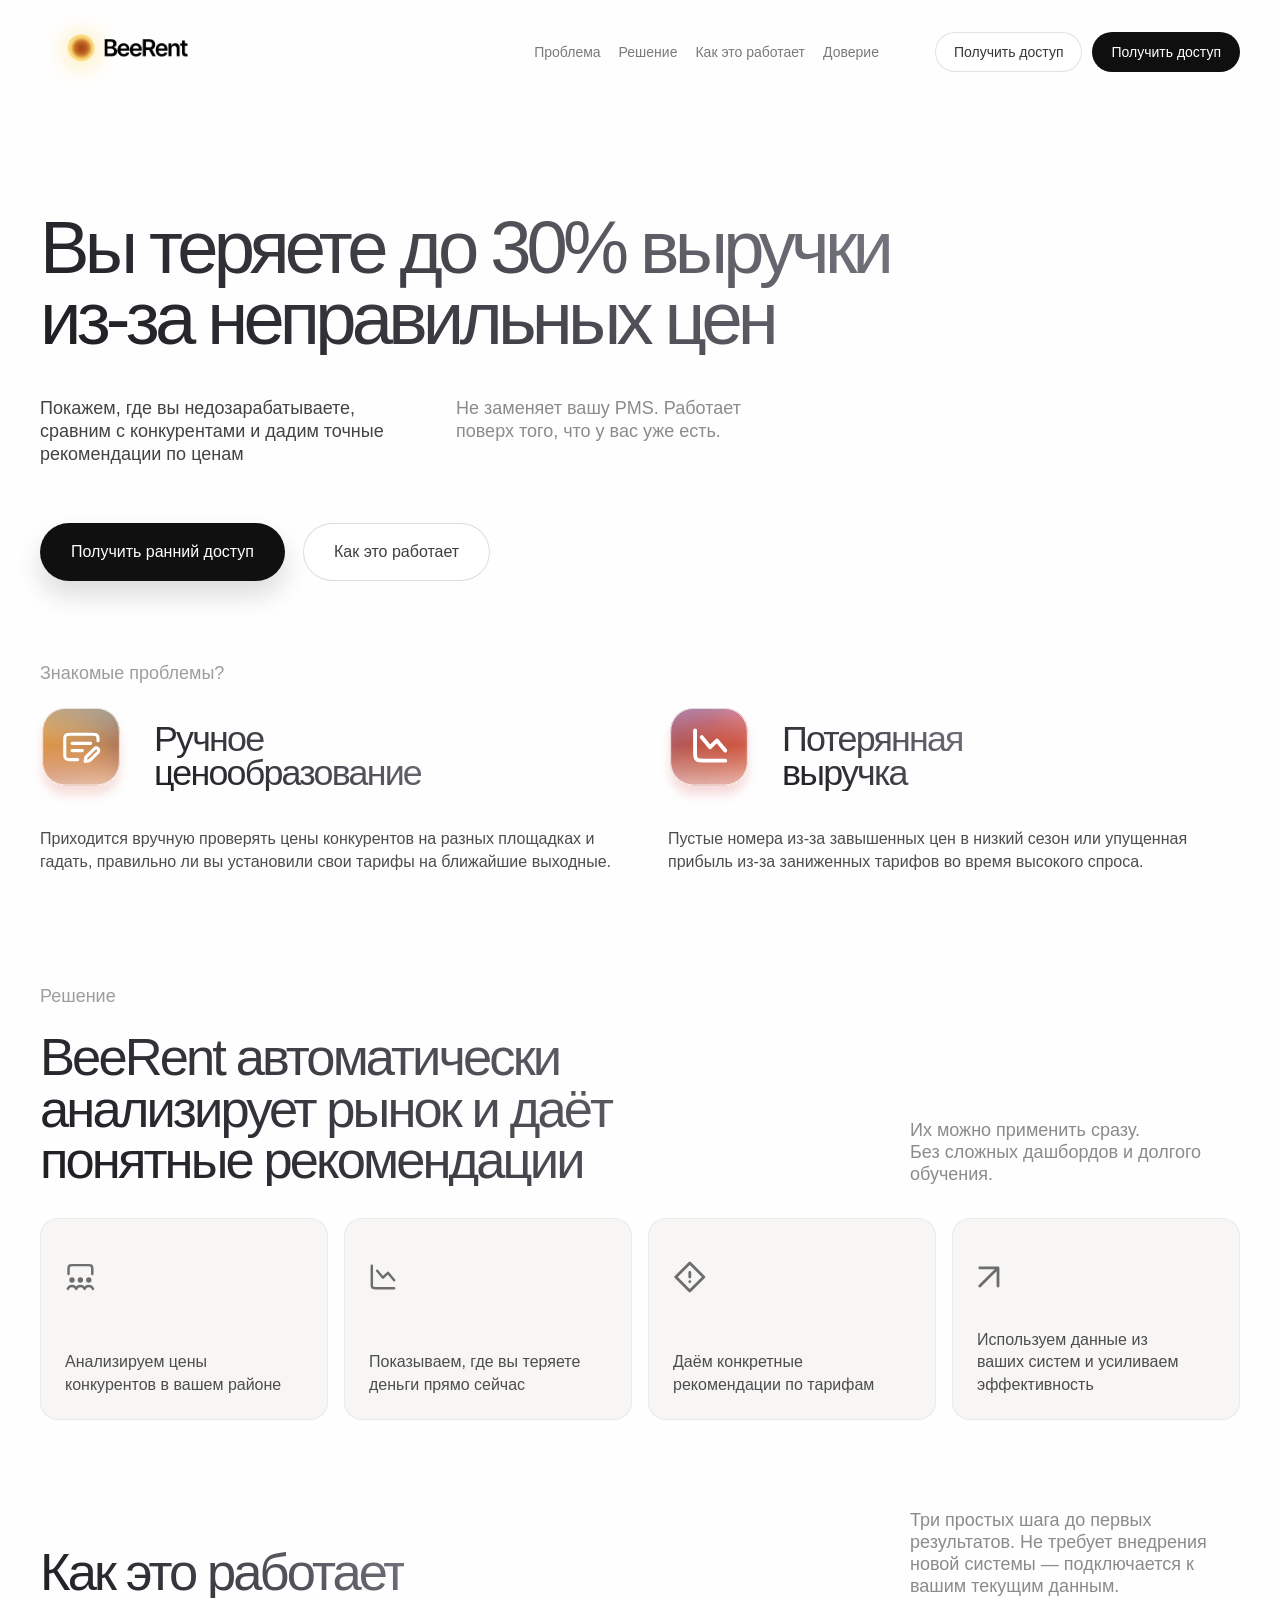
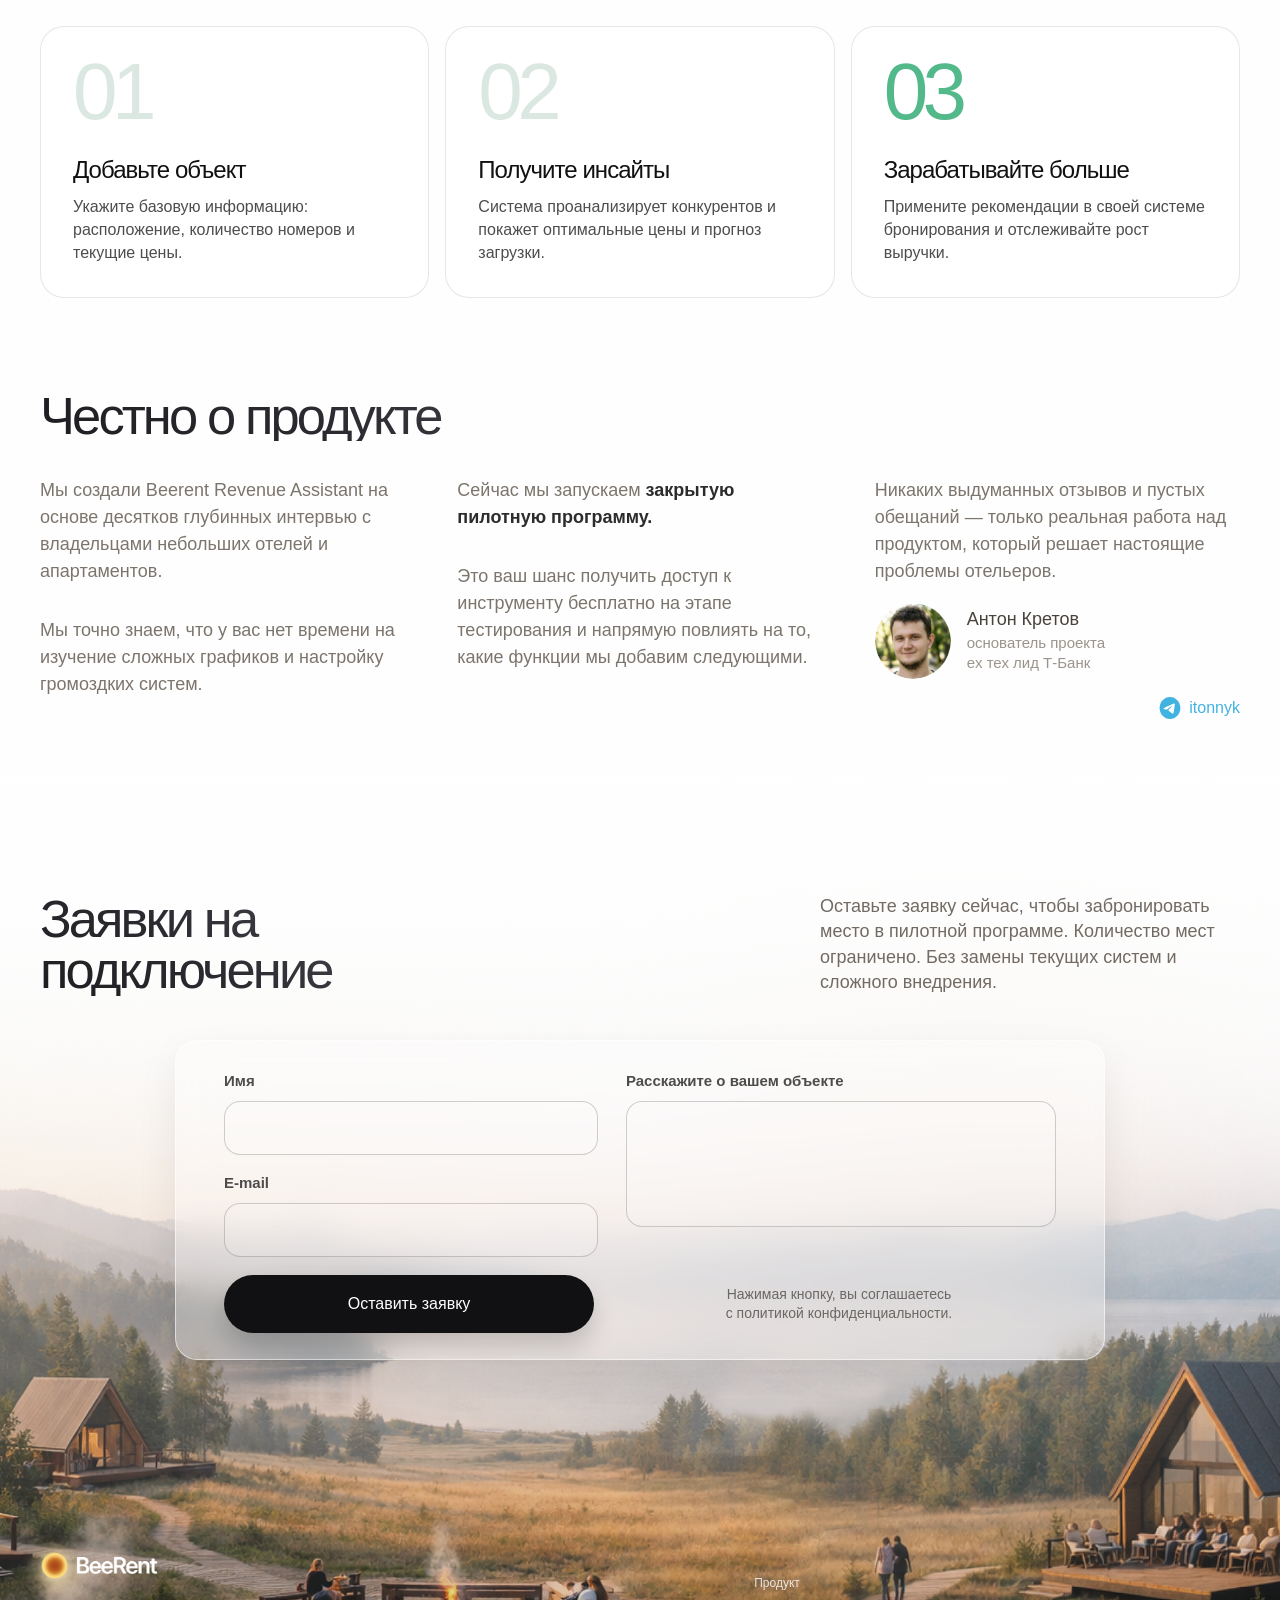
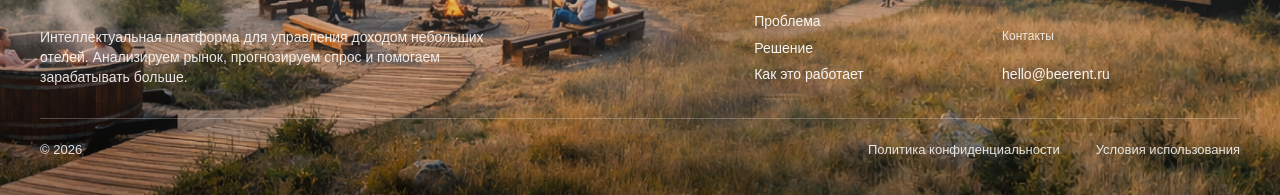
==== tests/01.html @ 3c90ac37 "Add tests folder with new page variations" ====
<!DOCTYPE html>
<html lang="ru">
<head>
    <meta charset="UTF-8">
    <meta name="viewport" content="width=device-width, initial-scale=1.0">
    <title>BeeRent Revenue Assistant — Увеличьте прибыль вашего отеля</title>
    <link rel="icon" type="image/svg+xml" href="../assets/favicon2.svg">
    <link rel="icon" type="image/png" href="../assets/favicon2@2x.png">
    <link rel="stylesheet" href="custom.css">
</head>
<body>
    <header class="header">
        <div class="container container-wide">
            <a href="../" class="logo" aria-label="BeeRent">
                <img src="../assets/Logo Section@2x.png" alt="BeeRent" class="logo-full">
            </a>

            <nav class="nav-menu" aria-label="Навигация">
                <a href="#problems" class="nav-menu-link">Проблема</a>
                <a href="#solution" class="nav-menu-link">Решение</a>
                <a href="#how" class="nav-menu-link">Как это работает</a>
                <a href="#trust" class="nav-menu-link">Доверие</a>
            </nav>

            <div class="header-buttons">
                <a href="#apply" class="btn btn-secondary-small">Получить доступ</a>
                <a href="#apply" class="btn btn-primary-small">Получить доступ</a>
            </div>
        </div>
    </header>

    <main class="landing-page">
        <section class="hero-section">
            <div class="container container-content">
                <div class="hero-content">
                    <h1 class="hero-title">Вы теряете до 30%&nbsp;выручки<br>из-за неправильных цен</h1>

                    <div class="hero-meta">
                        <p class="hero-description">
                            Покажем, где вы недозарабатываете, сравним с конкурентами и дадим точные рекомендации по ценам
                        </p>
                        <p class="hero-note">
                            Не заменяет вашу PMS. Работает поверх того, что у вас уже есть.
                        </p>
                    </div>

                    <div class="hero-buttons">
                        <a href="#apply" class="btn btn-primary">Получить ранний доступ</a>
                        <a href="#how" class="btn btn-secondary">Как это работает</a>
                    </div>
                </div>
            </div>
        </section>

        <div class="page-sections">
            <section class="section section-problems" id="problems">
                <div class="container container-content">
                    <p class="section-label">Знакомые проблемы?</p>

                    <div class="problems-grid">
                        <article class="problem-card">
                            <div class="problem-header">
                                <div class="problem-icon">
                                    <img src="assets/problem-icon-1.svg" alt="" aria-hidden="true">
                                </div>
                                <h2 class="problem-title">Ручное<br>ценообразование</h2>
                            </div>
                            <p class="problem-text">
                                Приходится вручную проверять цены конкурентов на разных площадках и гадать, правильно ли вы установили свои тарифы на ближайшие выходные.
                            </p>
                        </article>

                        <article class="problem-card">
                            <div class="problem-header">
                                <div class="problem-icon">
                                    <img src="assets/problem-icon-2.svg" alt="" aria-hidden="true">
                                </div>
                                <h2 class="problem-title">Потерянная<br>выручка</h2>
                            </div>
                            <p class="problem-text">
                                Пустые номера из-за завышенных цен в низкий сезон или упущенная прибыль из-за заниженных тарифов во время высокого спроса.
                            </p>
                        </article>
                    </div>
                </div>
            </section>

            <section class="section section-solution" id="solution">
                <div class="container container-content">
                    <div class="section-head section-head-split">
                        <div class="section-head-main">
                            <p class="section-label">Решение</p>
                            <h2 class="section-heading">BeeRent автоматически анализирует рынок и даёт понятные рекомендации</h2>
                        </div>
                        <p class="section-intro">
                            Их можно применить сразу.<br>Без сложных дашбордов и долгого обучения.
                        </p>
                    </div>

                    <div class="solution-grid">
                        <article class="solution-card">
                            <div class="solution-card-icon">
                                <img src="assets/card-icon-1.svg" alt="" aria-hidden="true">
                            </div>
                            <p class="solution-card-text">Анализируем цены конкурентов в вашем районе</p>
                        </article>

                        <article class="solution-card">
                            <div class="solution-card-icon">
                                <img src="assets/card-icon-2.svg" alt="" aria-hidden="true">
                            </div>
                            <p class="solution-card-text">Показываем, где вы теряете деньги прямо сейчас</p>
                        </article>

                        <article class="solution-card">
                            <div class="solution-card-icon">
                                <img src="assets/card-icon-3.svg" alt="" aria-hidden="true">
                            </div>
                            <p class="solution-card-text">Даём конкретные рекомендации по тарифам</p>
                        </article>

                        <article class="solution-card">
                            <div class="solution-card-icon">
                                <img src="assets/card-icon-4.svg" alt="" aria-hidden="true">
                            </div>
                            <p class="solution-card-text">Используем данные из ваших систем и усиливаем эффективность</p>
                        </article>
                    </div>
                </div>
            </section>

            <section class="section section-how" id="how">
                <div class="container container-content">
                    <div class="section-head section-head-split section-head-how">
                        <h2 class="section-heading">Как это работает</h2>
                        <p class="section-intro">
                            Три простых шага до первых результатов. Не требует внедрения новой системы — подключается к вашим текущим данным.
                        </p>
                    </div>

                    <div class="how-grid">
                        <article class="how-step">
                            <div class="how-step-num">01</div>
                            <div class="how-step-body">
                                <h3 class="how-step-title">Добавьте объект</h3>
                                <p class="how-step-text">Укажите базовую информацию: расположение, количество номеров и текущие цены.</p>
                            </div>
                        </article>

                        <article class="how-step">
                            <div class="how-step-num">02</div>
                            <div class="how-step-body">
                                <h3 class="how-step-title">Получите инсайты</h3>
                                <p class="how-step-text">Система проанализирует конкурентов и покажет оптимальные цены и прогноз загрузки.</p>
                            </div>
                        </article>

                        <article class="how-step how-step-accent">
                            <div class="how-step-num">03</div>
                            <div class="how-step-body">
                                <h3 class="how-step-title">Зарабатывайте больше</h3>
                                <p class="how-step-text">Примените рекомендации в своей системе бронирования и отслеживайте рост выручки.</p>
                            </div>
                        </article>
                    </div>
                </div>
            </section>

            <section class="section section-trust" id="trust">
                <div class="container container-content">
                    <h2 class="section-heading">Честно о продукте</h2>

                    <div class="trust-grid">
                        <div class="trust-column">
                            <p class="trust-text">
                                Мы создали Beerent Revenue Assistant на основе десятков глубинных интервью с владельцами небольших отелей и апартаментов.
                            </p>
                            <p class="trust-text">
                                Мы точно знаем, что у вас нет времени на изучение сложных графиков и настройку громоздких систем.
                            </p>
                        </div>

                        <div class="trust-column">
                            <p class="trust-text">
                                Сейчас мы запускаем <strong>закрытую пилотную программу.</strong>
                            </p>
                            <p class="trust-text">
                                Это ваш шанс получить доступ к инструменту бесплатно на этапе тестирования и напрямую повлиять на то, какие функции мы добавим следующими.
                            </p>
                        </div>

                        <div class="trust-column trust-column-founder">
                            <p class="trust-text">
                                Никаких выдуманных отзывов и пустых обещаний — только реальная работа над продуктом, который решает настоящие проблемы отельеров.
                            </p>

                            <div class="trust-person">
                                <img src="assets/anton-photo.png" alt="Антон Кретов" class="trust-person-photo">
                                <div class="trust-person-info">
                                    <p class="trust-person-name">Антон Кретов</p>
                                    <p class="trust-person-role">основатель проекта<br>ex тех лид Т-Банк</p>
                                </div>
                            </div>

                            <a href="https://t.me/itonnyk" class="trust-tg" target="_blank" rel="noreferrer">
                                <img src="assets/icon-telegram.svg" alt="" aria-hidden="true">
                                <span>itonnyk</span>
                            </a>
                        </div>
                    </div>
                </div>
            </section>
        </div>

        <section class="section-cta" id="apply">
            <div class="cta-scene">
                <video class="cta-bg-video" autoplay muted loop playsinline preload="metadata" poster="assets/BG img.png" aria-hidden="true">
                    <source src="assets/LOOPED.mp4" type="video/mp4">
                </video>
                <div class="cta-bg-overlay" aria-hidden="true"></div>
                <div class="container container-content">
                    <div class="cta-head">
                        <h2 class="cta-title">Заявки на<br>подключение</h2>
                        <p class="cta-subtitle">
                            Оставьте заявку сейчас, чтобы забронировать место в пилотной программе. Количество мест ограничено. Без замены текущих систем и сложного внедрения.
                        </p>
                    </div>

                    <div class="cta-form-card">
                        <form class="cta-form" onsubmit="return false;">
                            <div class="cta-form-grid">
                                <div class="cta-form-stack">
                                    <label class="form-field">
                                        <span class="form-label">Имя</span>
                                        <input type="text" class="form-input" aria-label="Имя">
                                    </label>

                                    <label class="form-field">
                                        <span class="form-label">E-mail</span>
                                        <input type="email" class="form-input" aria-label="E-mail">
                                    </label>
                                </div>

                                <label class="form-field form-field-wide">
                                    <span class="form-label">Расскажите о вашем объекте</span>
                                    <textarea class="form-input form-textarea" aria-label="Расскажите о вашем объекте"></textarea>
                                </label>
                            </div>

                            <div class="form-submit-row">
                                <button type="submit" class="btn btn-form-submit">Оставить заявку</button>
                                <p class="form-privacy">Нажимая кнопку, вы соглашаетесь<br>с политикой конфиденциальности.</p>
                            </div>
                        </form>
                    </div>

                    <footer class="lp-footer">
                        <div class="footer-top">
                            <div class="footer-brand">
                                <img src="assets/Logo Section White@4x.png" alt="BeeRent" class="footer-logo-img">
                                <p class="footer-desc">
                                    Интеллектуальная платформа для управления доходом небольших отелей. Анализируем рынок, прогнозируем спрос и помогаем зарабатывать больше.
                                </p>
                            </div>

                            <div class="footer-col">
                                <h3 class="footer-col-title">Продукт</h3>
                                <a href="#problems" class="footer-col-link">Проблема</a>
                                <a href="#solution" class="footer-col-link">Решение</a>
                                <a href="#how" class="footer-col-link">Как это работает</a>
                            </div>

                            <div class="footer-col">
                                <h3 class="footer-col-title">Контакты</h3>
                                <a href="mailto:hello@beerent.ru" class="footer-col-link">hello@beerent.ru</a>
                            </div>
                        </div>

                        <div class="footer-divider"></div>

                        <div class="footer-bottom">
                            <span class="footer-copy">© 2026</span>
                            <div class="footer-legal">
                                <a href="#" class="footer-legal-link">Политика конфиденциальности</a>
                                <a href="#" class="footer-legal-link">Условия использования</a>
                            </div>
                        </div>
                    </footer>
                </div>
            </div>
        </section>
    </main>
</body>
</html>
---- tests/custom.css ----
:root {
    --bg: #fefefe;
    --text: #111111;
    --muted: #8b8b8b;
    --body: #4d4d4d;
    --card: #f7f6f4;
    --stroke: rgba(17, 17, 17, 0.1);
    --stroke-strong: rgba(255, 255, 255, 0.55);
    --shadow: 0 18px 40px rgba(16, 14, 10, 0.08);
    --container: 1240px;
    --gutter: 40px;
    --radius-lg: 24px;
    --radius-md: 18px;
    --heading-grad: linear-gradient(36deg, #0b0b0c 0%, #2a2a30ff 44%, #777781ff 100%);
}

* {
    box-sizing: border-box;
    margin: 0;
    padding: 0;
}

html {
    scroll-behavior: smooth;
}

body {
    min-width: 320px;
    background: var(--bg);
    color: var(--text);
    font-family: 'Inter', -apple-system, BlinkMacSystemFont, 'Segoe UI', sans-serif;
    overflow-x: hidden;
}

img {
    display: block;
    max-width: 100%;
}

a {
    color: inherit;
    text-decoration: none;
}

button,
input,
textarea {
    font: inherit;
}

.container {
    width: min(100%, calc(var(--container) + (var(--gutter) * 2)));
    margin: 0 auto;
    padding: 0 var(--gutter);
}

.container-wide {
    --container: 1440px;
}

.container-content {
    --container: 1260px;
}

.header {
    position: fixed;
    top: 0;
    right: 0;
    left: 0;
    z-index: 20;
    background: rgba(254, 254, 254, 0.92);
    backdrop-filter: blur(16px);
}

.header .container {
    display: flex;
    align-items: center;
    justify-content: space-between;
    gap: 32px;
    padding-top: 12px;
    padding-bottom: 12px;
}

.logo-full {
    width: auto;
    height: 80px;
}

.nav-menu {
    display: flex;
    align-items: center;
    gap: 18px;
    margin-left: auto;
    margin-right: 24px;
}

.nav-menu-link {
    color: #7a7a7a;
    font-size: 14px;
    font-weight: 500;
    line-height: 1.3;
    transition: color 0.2s ease;
}

.nav-menu-link:hover {
    color: var(--text);
}

.header-buttons {
    display: flex;
    align-items: center;
    gap: 10px;
}

.btn {
    display: inline-flex;
    align-items: center;
    justify-content: center;
    border-radius: 999px;
    border: 1px solid transparent;
    cursor: pointer;
    transition: transform 0.2s ease, background-color 0.2s ease, border-color 0.2s ease;
}

.btn:hover {
    transform: translateY(-1px);
}

.btn-primary-small,
.btn-secondary-small {
    min-height: 40px;
    padding: 10px 18px;
    font-size: 14px;
    font-weight: 500;
    line-height: 1;
}

.btn-primary-small {
    background: #0f0f10;
    color: #ffffff;
}

.btn-secondary-small {
    background: rgba(255, 255, 255, 0.85);
    border-color: rgba(17, 17, 17, 0.12);
    color: #353535;
}

.landing-page {
    padding-top: 112px;
}

.hero-section {
    padding: 100px 0 82px;
}

.hero-content {
    display: flex;
    flex-direction: column;
    align-items: flex-start;
}

.hero-title {
    max-width: 980px;
    font-size: clamp(62px, 5.8vw, 86px);
    font-weight: 400;
    line-height: 0.96;
    letter-spacing: -0.065em;
    color: #0f0f10;
}

.hero-meta {
    display: grid;
    grid-template-columns: minmax(280px, 360px) minmax(220px, 310px);
    gap: 56px;
    margin-top: 42px;
}

.hero-description,
.hero-note {
    font-size: 18px;
    font-weight: 500;
    line-height: 1.3;
}

.hero-description {
    color: #434343;
}

.hero-note {
    color: var(--muted);
}

.hero-buttons {
    display: flex;
    align-items: center;
    gap: 18px;
    margin-top: 56px;
}

.btn-primary,
.btn-secondary {
    min-height: 58px;
    padding: 16px 30px;
    font-size: 16px;
    font-weight: 500;
    line-height: 1;
}

.btn-primary {
    background: #101010;
    color: #ffffff;
    box-shadow: 0 14px 26px rgba(16, 16, 16, 0.14);
}

.btn-secondary {
    background: #ffffff;
    color: #3f3f3f;
    border-color: rgba(17, 17, 17, 0.14);
}

.page-sections {
    position: relative;
}

.section {
    scroll-margin-top: 110px;
}

.section + .section {
    padding-top: 70px;
}

.section-label {
    color: #9d9d9d;
    font-size: 18px;
    font-weight: 500;
    line-height: 1.2;
    margin-bottom: 24px;
}

.section-heading,
.cta-title {
    font-size: clamp(42px, 4.1vw, 60px);
    font-weight: 400;
    line-height: 0.98;
    letter-spacing: -0.055em;
    color: #0f0f10;
}

.section-head {
    margin-bottom: 32px;
}

.section-head-split {
    display: flex;
    align-items: flex-end;
    justify-content: space-between;
    gap: 56px;
}

.section-head-main {
    max-width: 760px;
}

.section-intro {
    max-width: 330px;
    color: var(--muted);
    font-size: 18px;
    font-weight: 500;
    line-height: 1.22;
}

.section-problems {
    padding-bottom: 42px;
}

.problems-grid {
    display: grid;
    grid-template-columns: repeat(2, minmax(0, 1fr));
    gap: 44px 56px;
}

.problem-card {
    display: flex;
    flex-direction: column;
    gap: 24px;
}

.problem-header {
    display: flex;
    align-items: center;
    gap: 18px;
}

.problem-icon {
    width: 96px;
    height: 96px;
    flex-shrink: 0;
    border-radius: 24px;
    overflow: hidden;
    transform: translateX(-7px);
}

.problem-title {
    font-size: clamp(34px, 2.8vw, 46px);
    font-weight: 500;
    line-height: 0.96;
    letter-spacing: -0.05em;
    color: #0f0f10;
}

@supports ((-webkit-background-clip: text) or (background-clip: text)) {
    .hero-title,
    .section-heading,
    .cta-title,
    .problem-title {
        background-image: var(--heading-grad);
        background-size: 135% 135%;
        background-repeat: no-repeat;
        background-position: top right;
        -webkit-background-clip: text;
        background-clip: text;
        color: transparent;
        -webkit-text-fill-color: transparent;
    }
}

.problem-text,
.solution-card-text,
.how-step-text,
.trust-text,
.cta-subtitle,
.footer-desc {
    color: var(--body);
    font-size: 16px;
    font-weight: 500;
    line-height: 1.42;
}

.section-solution {
    padding-bottom: 20px;
}

.solution-grid {
    display: grid;
    grid-template-columns: repeat(4, minmax(0, 1fr));
    gap: 16px;
}

.solution-card {
    min-height: 188px;
    padding: 26px 24px 22px;
    background: var(--card);
    border: 1px solid rgba(17, 17, 17, 0.05);
    border-radius: var(--radius-md);
    display: flex;
    flex-direction: column;
    justify-content: space-between;
    gap: 20px;
}

.solution-card-icon {
    width: 64px;
    height: 64px;
    display: flex;
    align-items: center;
    justify-content: flex-start;
}

.solution-card-icon img {
    width: auto;
    height: 42px;
}

.solution-card-text {
    max-width: 218px;
}

.section-how {
    padding-bottom: 22px;
}

.section-head-how {
    margin-bottom: 28px;
}

.how-grid {
    display: grid;
    grid-template-columns: repeat(3, minmax(0, 1fr));
    gap: 16px;
}

.how-step {
    min-height: 272px;
    padding: 28px 32px 32px;
    border: 1px solid var(--stroke);
    border-radius: var(--radius-lg);
    background: rgba(255, 255, 255, 0.9);
    display: flex;
    flex-direction: column;
    justify-content: space-between;
}

.how-step-num {
    color: #dbe8e2;
    font-size: 80px;
    font-weight: 400;
    line-height: 0.92;
    letter-spacing: -0.07em;
}

.how-step-accent .how-step-num {
    color: #53b98b;
}

.how-step-title {
    font-size: 24px;
    font-weight: 500;
    line-height: 1.05;
    letter-spacing: -0.04em;
    margin-bottom: 14px;
}

.section-trust {
    padding-top: 70px;
    padding-bottom: 48px;
}

.section-trust .section-heading {
    margin-bottom: 36px;
}

.trust-grid {
    display: grid;
    grid-template-columns: repeat(3, minmax(0, 1fr));
    gap: 52px;
}

.trust-column {
    display: flex;
    flex-direction: column;
    gap: 32px;
}

.trust-text {
    color: #7c756d;
    font-size: 18px;
    font-weight: 500;
    line-height: 1.5;
}

.trust-text strong {
    color: #2c2c2c;
    font-weight: 700;
}

.trust-column-founder {
    justify-content: flex-start;
    gap: 18px;
}

.trust-person {
    display: flex;
    align-items: center;
    gap: 16px;
}

.trust-person-photo {
    width: 76px;
    height: 76px;
    border-radius: 50%;
    object-fit: cover;
    flex-shrink: 0;
}

.trust-person-info {
    display: flex;
    flex-direction: column;
    gap: 4px;
    min-width: 0;
}

.trust-person-name {
    color: #4a433b;
    font-size: 18px;
    font-weight: 500;
    line-height: 1.1;
}

.trust-person-role {
    color: #9a948c;
    font-size: 15px;
    font-weight: 500;
    line-height: 1.3;
}

.trust-tg {
    display: inline-flex;
    align-items: center;
    gap: 8px;
    align-self: flex-end;
    color: #41b3e0;
    font-size: 16px;
    font-weight: 500;
    line-height: 1;
    white-space: nowrap;
}

.trust-tg img {
    width: 22px;
    height: 22px;
}

.section-cta {
    margin-top: 10px;
}

.cta-scene {
    position: relative;
    padding: 116px 0 36px;
    overflow: hidden;
    background-image:
        linear-gradient(180deg, #ffffff 0%, rgba(255, 255, 255, 0.92) 16%, rgba(255, 255, 255, 0.7) 32%, rgba(255, 255, 255, 0.22) 54%, rgba(16, 9, 4, 0.2) 100%),
        url("assets/BG img.png");
    background-repeat: no-repeat;
    background-size: cover;
    background-position: center top;
}

.cta-bg-video {
    position: absolute;
    inset: 0;
    width: 100%;
    height: 100%;
    object-fit: cover;
    object-position: center center;
    z-index: 0;
    background: transparent;
    opacity: 0.92;
    filter: saturate(0.96) brightness(0.96);
}

.cta-bg-overlay {
    position: absolute;
    inset: 0;
    z-index: 1;
    background:
        linear-gradient(180deg, rgba(255, 255, 255, 0.96) 0%, rgba(255, 255, 255, 0.88) 14%, rgba(255, 255, 255, 0.64) 30%, rgba(255, 255, 255, 0.18) 50%, rgba(18, 12, 7, 0.14) 100%);
}

.cta-scene::before,
.cta-scene::after {
    content: "";
    position: absolute;
    width: 420px;
    height: 420px;
    border-radius: 50%;
    filter: blur(100px);
    pointer-events: none;
}

.cta-scene::before {
    top: 60px;
    left: max(8%, 40px);
    background: rgba(244, 187, 102, 0.2);
}

.cta-scene::after {
    top: 120px;
    right: max(8%, 40px);
    background: rgba(237, 201, 161, 0.16);
}

.cta-head,
.cta-form-card,
.lp-footer {
    position: relative;
    z-index: 2;
}

.cta-head {
    display: grid;
    grid-template-columns: minmax(0, 1fr) minmax(290px, 420px);
    gap: 64px;
    align-items: end;
    margin-bottom: 44px;
}

.cta-subtitle {
    color: #726a63;
    font-size: 18px;
}

.cta-form-card {
    max-width: 930px;
    margin: 0 auto 168px;
    padding: 30px 48px 26px;
    border-radius: 22px;
    border: 1px solid var(--stroke-strong);
    background: rgba(255, 255, 255, 0.3);
    box-shadow: var(--shadow);
    backdrop-filter: blur(16px);
}

.cta-form {
    display: flex;
    flex-direction: column;
    gap: 18px;
}

.cta-form-grid {
    display: grid;
    grid-template-columns: minmax(250px, 1fr) minmax(330px, 1.15fr);
    gap: 18px 28px;
}

.cta-form-stack {
    display: flex;
    flex-direction: column;
    gap: 18px;
}

.form-field {
    display: flex;
    flex-direction: column;
    gap: 10px;
}

.form-label {
    color: #4e4c4b;
    font-size: 15px;
    font-weight: 600;
    line-height: 1.35;
}

.form-input {
    width: 100%;
    min-height: 54px;
    padding: 14px 18px;
    border: 1px solid rgba(62, 62, 62, 0.24);
    border-radius: 16px;
    background: rgba(255, 255, 255, 0.14);
    color: #222222;
    outline: none;
}

.form-input:focus {
    border-color: rgba(17, 17, 17, 0.45);
    background: rgba(255, 255, 255, 0.24);
}

.form-field-wide .form-input {
    min-height: 126px;
}

.form-textarea {
    resize: none;
    height: 126px;
}

.form-submit-row {
    display: grid;
    grid-template-columns: minmax(240px, 370px) 1fr;
    gap: 28px;
    align-items: center;
}

.btn-form-submit {
    min-height: 58px;
    background: #111113;
    color: #ffffff;
    font-size: 16px;
    font-weight: 500;
    line-height: 1;
    box-shadow: 0 14px 24px rgba(17, 17, 19, 0.18);
}

.form-privacy {
    color: #6b6764;
    font-size: 14px;
    font-weight: 500;
    line-height: 1.35;
    text-align: center;
}

.lp-footer {
    color: #ffffff;
}

.footer-top {
    display: grid;
    grid-template-columns: minmax(0, 1.4fr) minmax(150px, 0.42fr) minmax(180px, 0.5fr);
    gap: 48px;
    align-items: end;
}

.footer-brand {
    max-width: 720px;
}

.footer-logo-img {
    width: auto;
    height: 80px;
    margin-bottom: 20px;
    margin-left: -25px;
}

.footer-desc {
    max-width: 480px;
    color: rgba(255, 255, 255, 0.88);
    font-size: 14px;
    font-weight: 300;
}

.footer-col-title {
    color: rgba(255, 255, 255, 0.82);
    font-size: 12px;
    font-weight: 400;
    line-height: 1.2;
    margin-bottom: 18px;
}

.footer-col {
    display: flex;
    flex-direction: column;
}

.footer-col-link {
    color: rgba(255, 255, 255, 0.94);
    font-size: 14px;
    font-weight: 500;
    line-height: 1.9;
}

.footer-divider {
    height: 1px;
    margin: 30px 0 22px;
    background: rgba(255, 255, 255, 0.24);
}

.footer-bottom {
    display: flex;
    align-items: center;
    justify-content: space-between;
    gap: 24px;
}

.footer-copy,
.footer-legal-link {
    color: rgba(255, 255, 255, 0.86);
    font-size: 13px;
    font-weight: 300;
    line-height: 1.4;
}

.footer-legal {
    display: flex;
    align-items: center;
    gap: 36px;
}

@media (max-width: 1100px) {
    :root {
        --gutter: 24px;
    }

    .header .container {
        padding-top: 10px;
        padding-bottom: 10px;
    }

    .logo-full {
        height: 90px;
        transform: translateX(0px);
        margin-left: -25px;
    }

    .nav-menu,
    .header-buttons {
        display: none;
    }

    .landing-page {
        padding-top: 120px;
    }

    .hero-section {
        padding: 54px 0 58px;
    }

    .hero-title {
        max-width: 680px;
        font-size: 34px;
        line-height: 1.02;
        letter-spacing: -0.06em;
    }

    .hero-meta {
        grid-template-columns: 1fr;
        gap: 16px;
        margin-top: 34px;
    }

    .hero-description,
    .hero-note,
    .section-intro,
    .problem-text,
    .solution-card-text,
    .how-step-text,
    .trust-text,
    .cta-subtitle,
    .footer-desc {
        font-size: 14px;
        line-height: 1.3;
    }

    .hero-buttons {
        flex-direction: column;
        align-items: flex-start;
        gap: 16px;
        margin-top: 34px;
    }

    .btn-primary,
    .btn-secondary {
        min-height: 52px;
        padding: 14px 22px;
        font-size: 15px;
    }

    .btn-secondary {
        padding-right: 18px;
        padding-left: 18px;
    }

    .section + .section {
        padding-top: 56px;
    }

    .section-label {
        font-size: 20px;
        margin-bottom: 20px;
    }

    .section-heading,
    .cta-title {
        font-size: 34px;
        line-height: 1.02;
        letter-spacing: -0.06em;
    }

    .section-head-split,
    .cta-head,
    .footer-top,
    .footer-bottom,
    .form-submit-row,
    .cta-form-grid,
    .trust-grid,
    .problems-grid,
    .solution-grid,
    .how-grid {
        grid-template-columns: 1fr;
        display: grid;
    }

    .section-head-split,
    .cta-head {
        gap: 18px;
        align-items: start;
    }

    .problems-grid,
    .solution-grid,
    .how-grid {
        gap: 16px;
    }

    .problem-header {
        flex-direction: column;
        align-items: flex-start;
        gap: 16px;
    }

    .problem-icon {
        width: 84px;
        height: 84px;
        border-radius: 20px;
    }

    .problem-title {
        font-size: 30px;
        line-height: 0.98;
    }

    .solution-card {
        min-height: 180px;
        padding: 24px 22px;
    }

    .solution-card-text {
        max-width: 250px;
    }

    .how-step {
        min-height: 240px;
        padding: 26px;
    }

    .how-step-num {
        font-size: 68px;
    }

    .how-step-title {
        font-size: 22px;
        margin-bottom: 12px;
    }

    .section-trust {
        padding-top: 58px;
        padding-bottom: 42px;
    }

    .trust-grid {
        gap: 26px;
    }

    .trust-column {
        gap: 22px;
    }

    .trust-person {
        align-items: center;
        gap: 14px;
        flex-wrap: wrap;
    }

    .trust-person-photo {
        width: 72px;
        height: 72px;
    }

    .trust-person-name {
        font-size: 17px;
    }

    .trust-person-role {
        font-size: 14px;
    }

    .trust-tg {
        align-self: flex-start;
        font-size: 15px;
    }

    .cta-scene {
        padding: 52px 0 26px;
        background-image:
            linear-gradient(180deg, #ffffff 0%, rgba(255, 255, 255, 0.92) 12%, rgba(255, 255, 255, 0.74) 28%, rgba(255, 255, 255, 0.28) 48%, rgba(17, 10, 4, 0.22) 100%),
            url("assets/BG img.png");
        background-position: center top;
    }

    .cta-scene::before,
    .cta-scene::after {
        width: 220px;
        height: 220px;
        filter: blur(70px);
    }

    .cta-form-card {
        margin: 0 0 54px;
        padding: 24px 22px 20px;
        border-radius: 18px;
    }

    .cta-form-grid {
        gap: 16px;
    }

    .cta-form-stack {
        gap: 16px;
    }

    .form-input {
        min-height: 50px;
        border-radius: 14px;
    }

    .form-field-wide .form-input,
    .form-textarea {
        min-height: 172px;
        height: 172px;
    }

    .form-submit-row {
        gap: 16px;
    }

    .btn-form-submit {
        width: 100%;
        min-height: 54px;
    }

    .form-privacy {
        font-size: 13px;
    }

    .lp-footer {
        padding-bottom: 18px;
    }

    .footer-top {
        gap: 26px;
    }

    .footer-logo-img {
        height: 110px;
        margin-bottom: 14px;
        transform: translateX(10px);
    }

    .footer-col-link,
    .footer-copy,
    .footer-legal-link {
        font-size: 12px;
        font-weight: 300;
    }

    .footer-legal {
        flex-direction: column;
        align-items: flex-start;
        gap: 10px;
    }
}
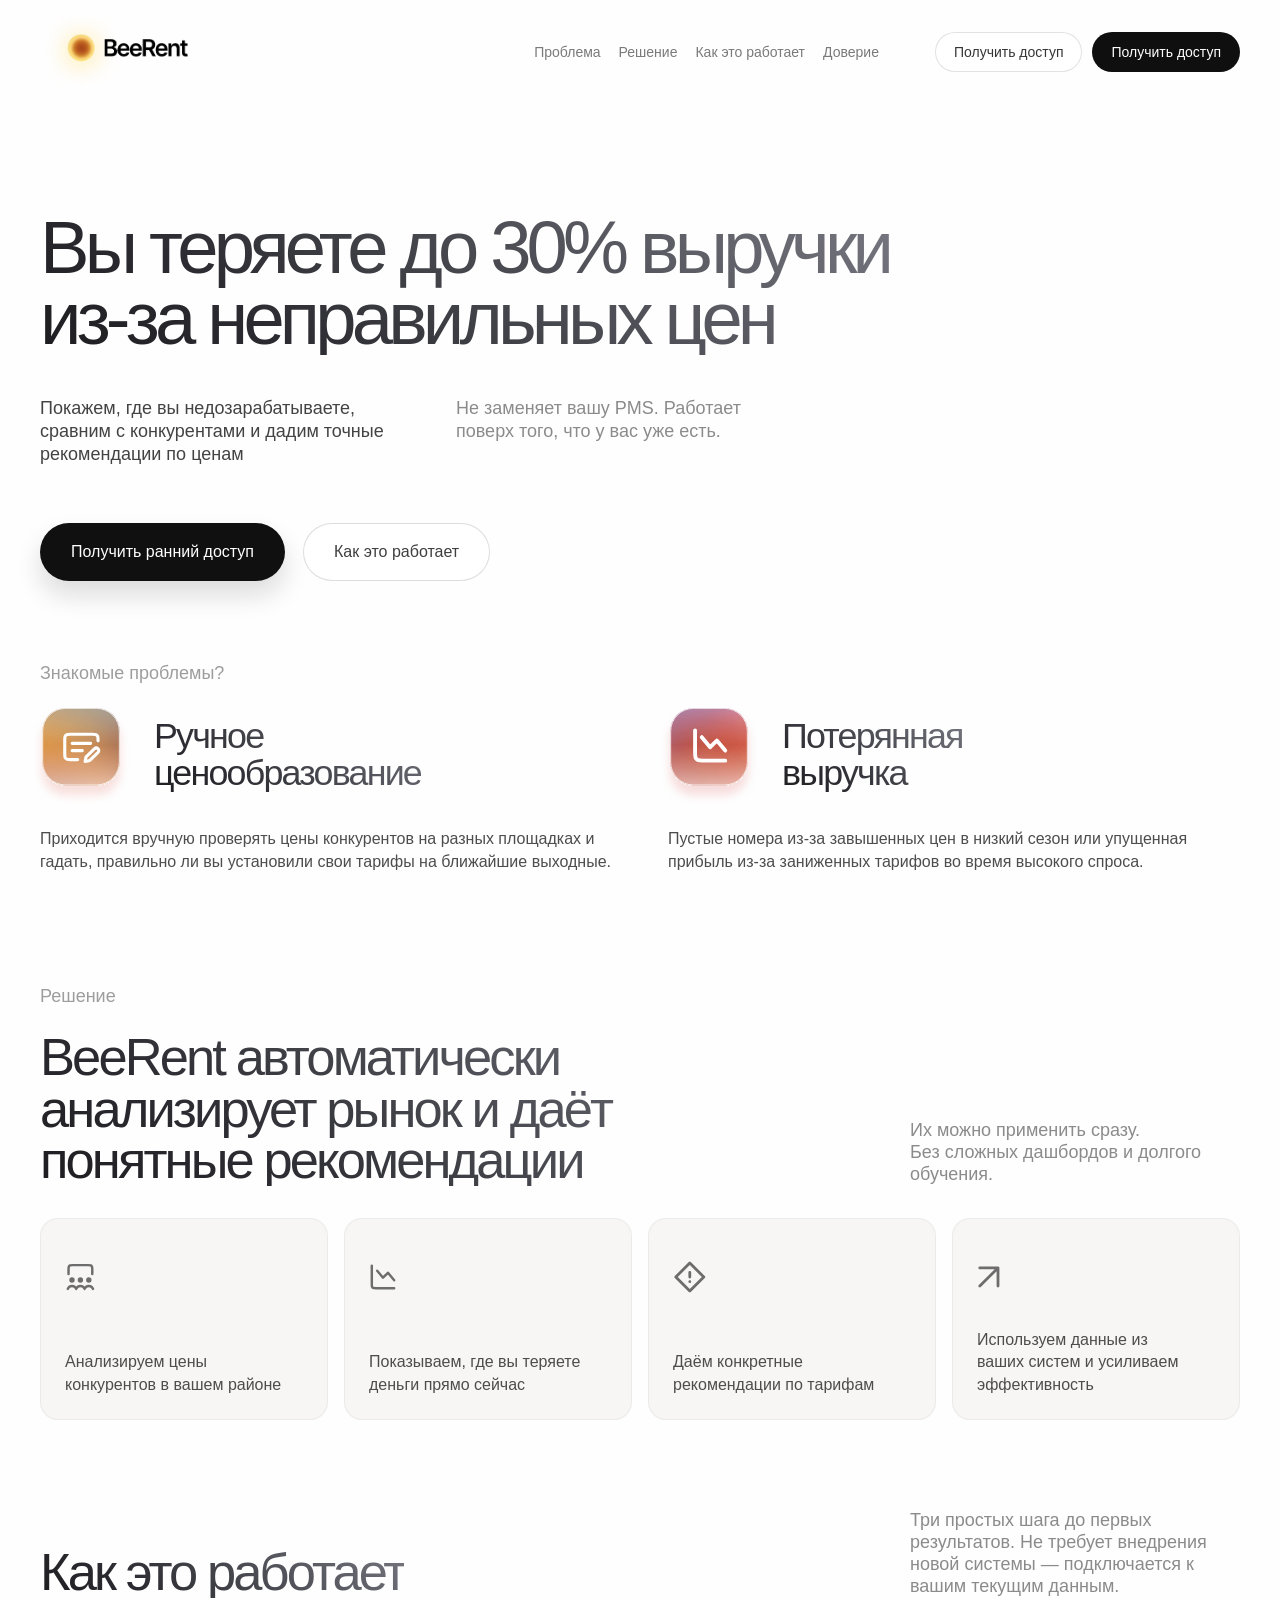
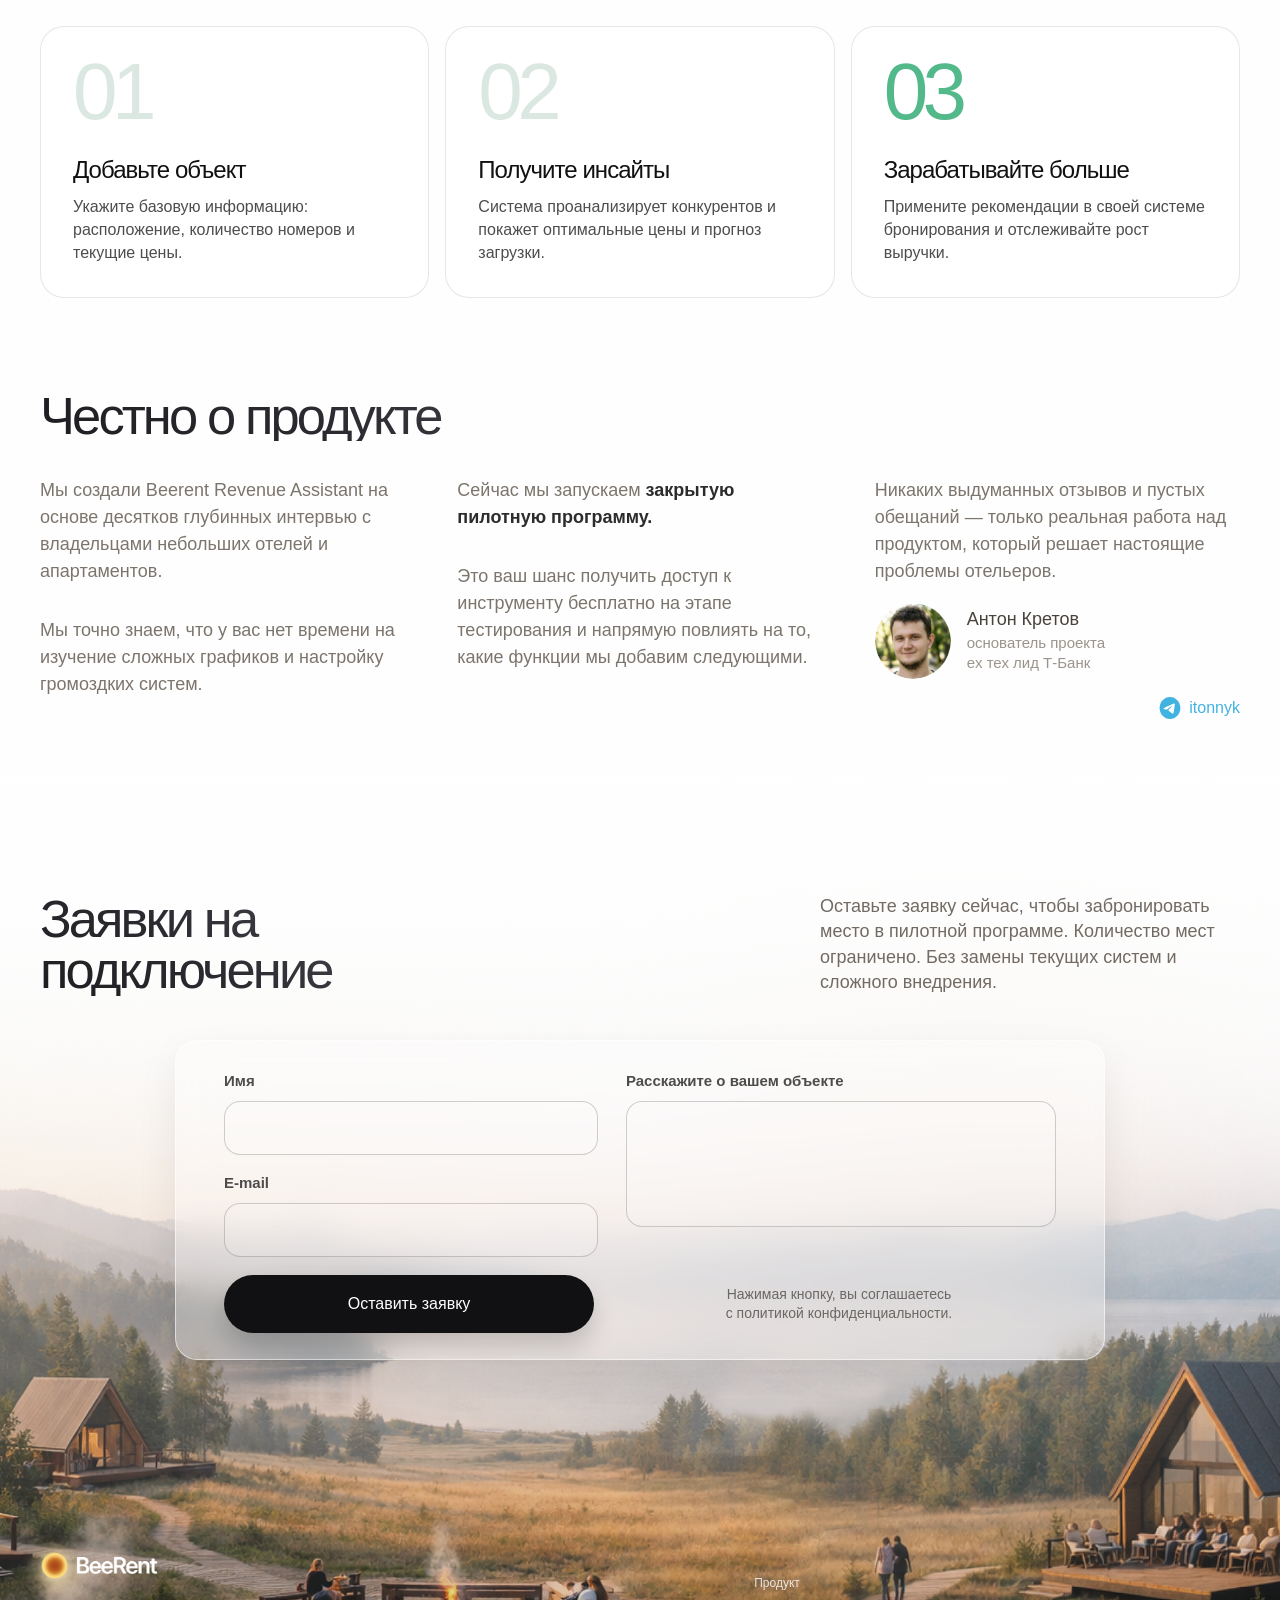
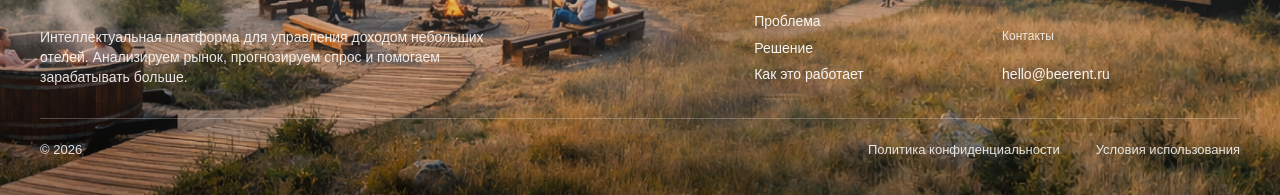
==== commit 264d69cc: "Update tests HTML files and add smm_preview.png" ====
--- a/tests/01.html
+++ b/tests/01.html
@@ -4,9 +4,18 @@
     <meta charset="UTF-8">
     <meta name="viewport" content="width=device-width, initial-scale=1.0">
     <title>BeeRent Revenue Assistant — Увеличьте прибыль вашего отеля</title>
+    <meta name="description" content="Слой данных, который работает поверх вашей текущей PMS и помогает принимать более выгодные коммерческие решения.">
     <link rel="icon" type="image/svg+xml" href="../assets/favicon2.svg">
     <link rel="icon" type="image/png" href="../assets/favicon2@2x.png">
     <link rel="stylesheet" href="custom.css">
+
+    <!-- Social Media Previews (Telegram, etc.) -->
+    <meta property="og:title" content="BeeRent Revenue Assistant — Увеличьте прибыль вашего отеля">
+    <meta property="og:description" content="Слой данных, который работает поверх вашей текущей PMS и помогает принимать более выгодные коммерческие решения.">
+    <meta property="og:image" content="assets/smm_preview.png">
+    <meta property="og:type" content="website">
+    <meta name="twitter:card" content="summary_large_image">
+    <meta name="twitter:image" content="assets/smm_preview.png">
 </head>
 <body>
     <header class="header">
--- a/tests/custom.css
+++ b/tests/custom.css
@@ -305,9 +305,10 @@
 .problem-title {
     font-size: clamp(34px, 2.8vw, 46px);
     font-weight: 500;
-    line-height: 0.96;
+    line-height: 1.04;
     letter-spacing: -0.05em;
     color: #0f0f10;
+    padding-bottom: 2px;
 }
 
 @supports ((-webkit-background-clip: text) or (background-clip: text)) {
@@ -890,7 +891,7 @@
 
     .problem-title {
         font-size: 30px;
-        line-height: 0.98;
+        line-height: 1.04;
     }
 
     .solution-card {
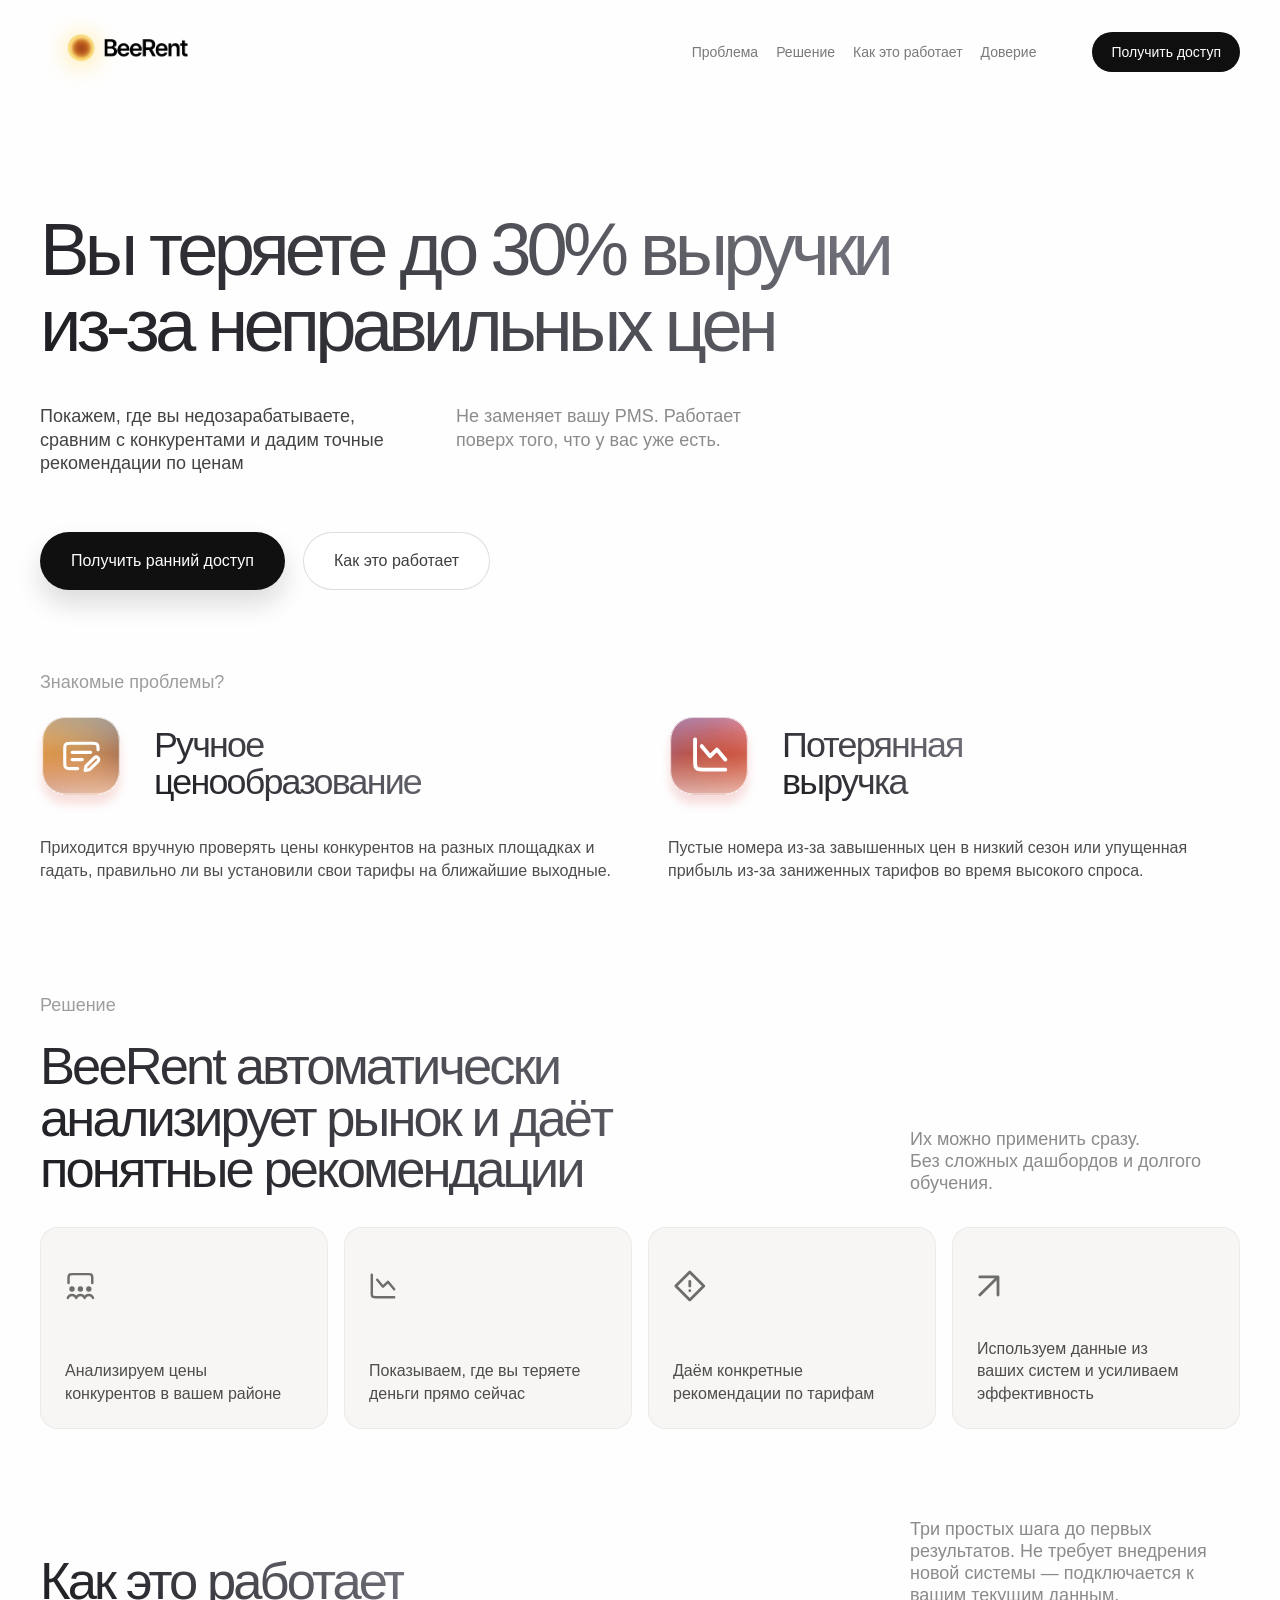
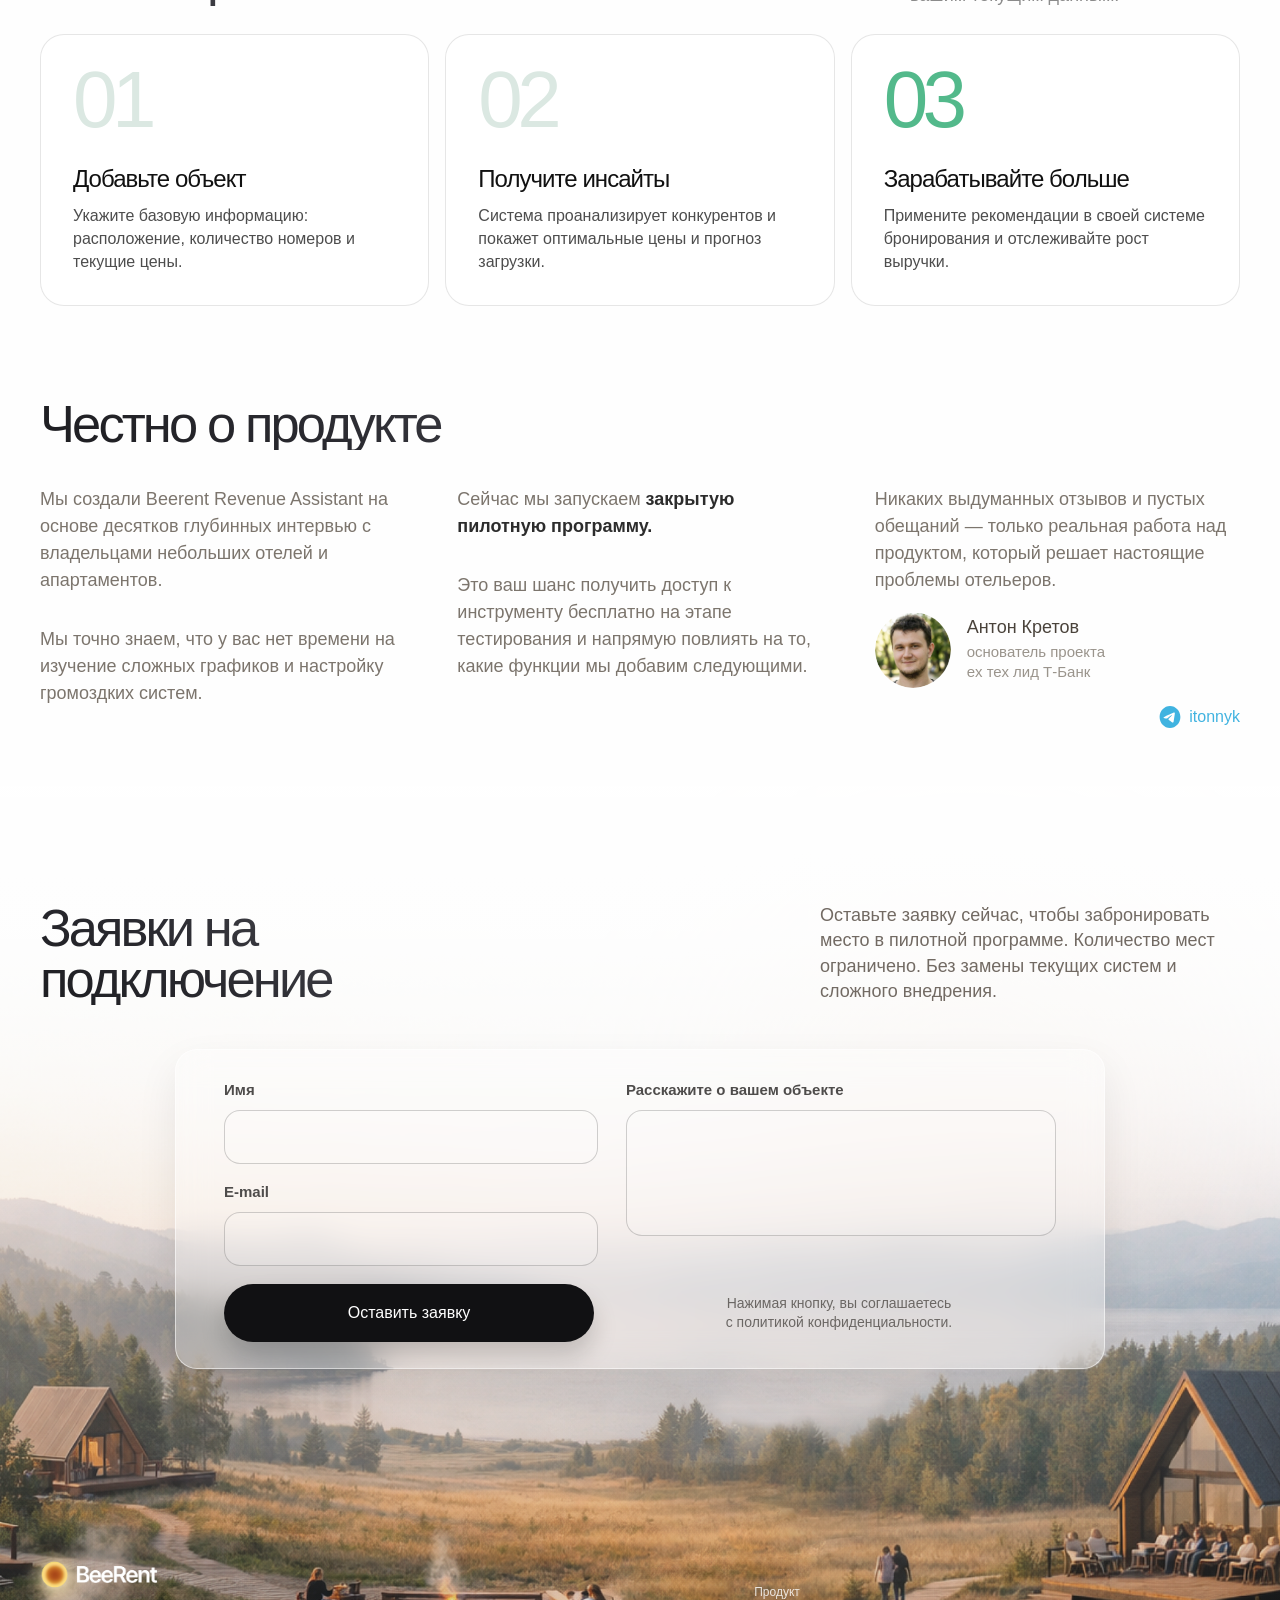
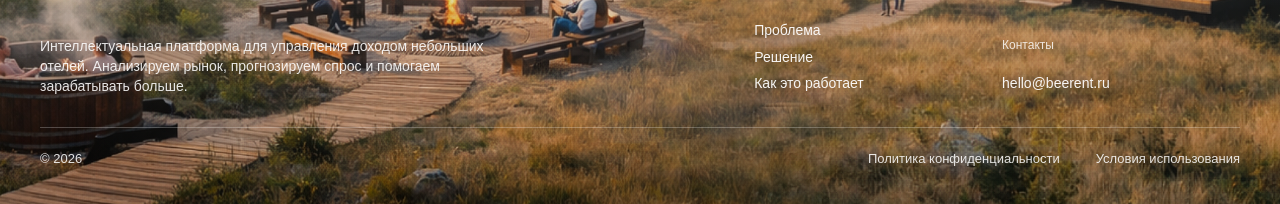
==== commit 03dc30e2: "Fix header CTA button and mobile logo" ====
--- a/tests/01.html
+++ b/tests/01.html
@@ -32,7 +32,6 @@
             </nav>
 
             <div class="header-buttons">
-                <a href="#apply" class="btn btn-secondary-small">Получить доступ</a>
                 <a href="#apply" class="btn btn-primary-small">Получить доступ</a>
             </div>
         </div>
--- a/tests/custom.css
+++ b/tests/custom.css
@@ -164,7 +164,7 @@
     max-width: 980px;
     font-size: clamp(62px, 5.8vw, 86px);
     font-weight: 400;
-    line-height: 0.96;
+    line-height: 1.02;
     letter-spacing: -0.065em;
     color: #0f0f10;
 }
@@ -767,19 +767,31 @@
     }
 
     .header .container {
+        gap: 16px;
         padding-top: 10px;
         padding-bottom: 10px;
     }
 
     .logo-full {
-        height: 90px;
-        transform: translateX(0px);
-        margin-left: -25px;
-    }
-
-    .nav-menu,
+        width: auto;
+        height: auto;
+        max-height: 72px;
+        transform: none;
+        margin-left: 0;
+    }
+
+    .nav-menu {
+        display: none;
+    }
+
+    .logo {
+        flex: 1 1 auto;
+        min-width: 0;
+    }
+
     .header-buttons {
-        display: none;
+        display: flex;
+        flex: 0 0 auto;
     }
 
     .landing-page {
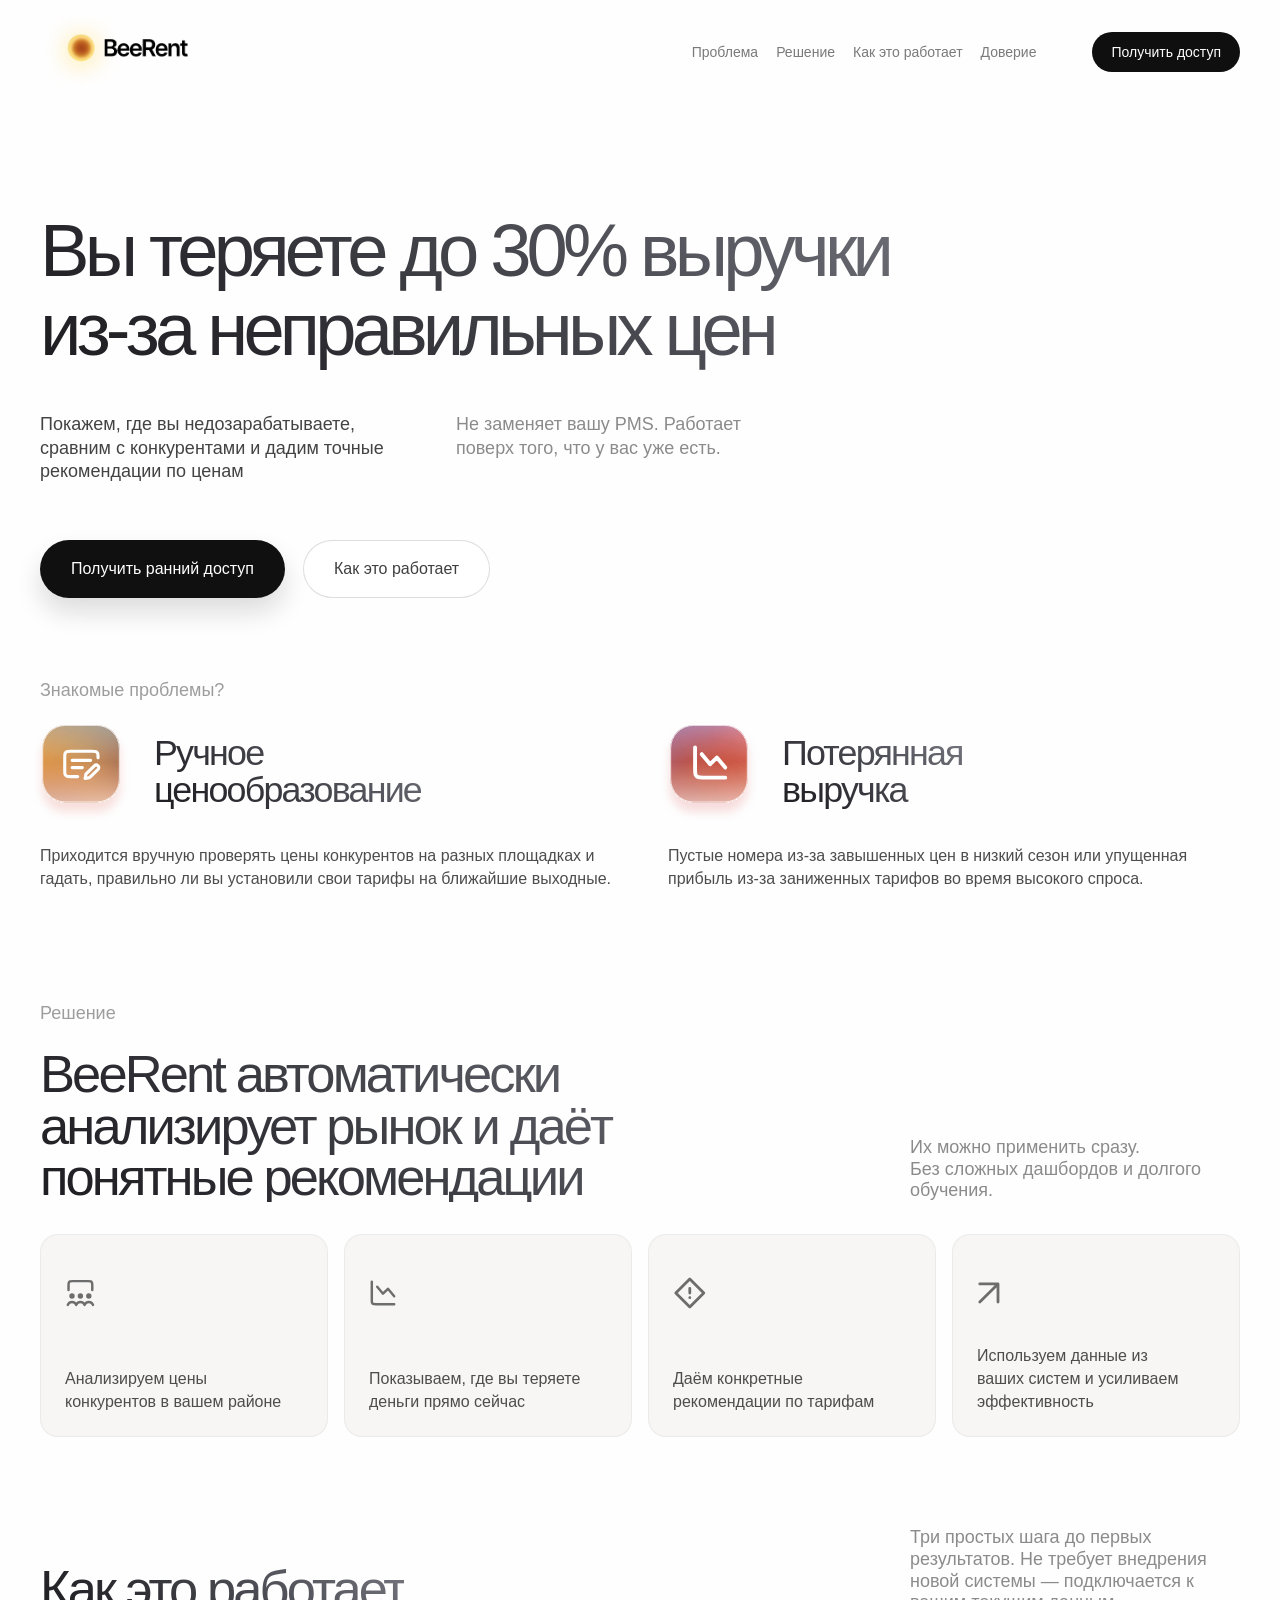
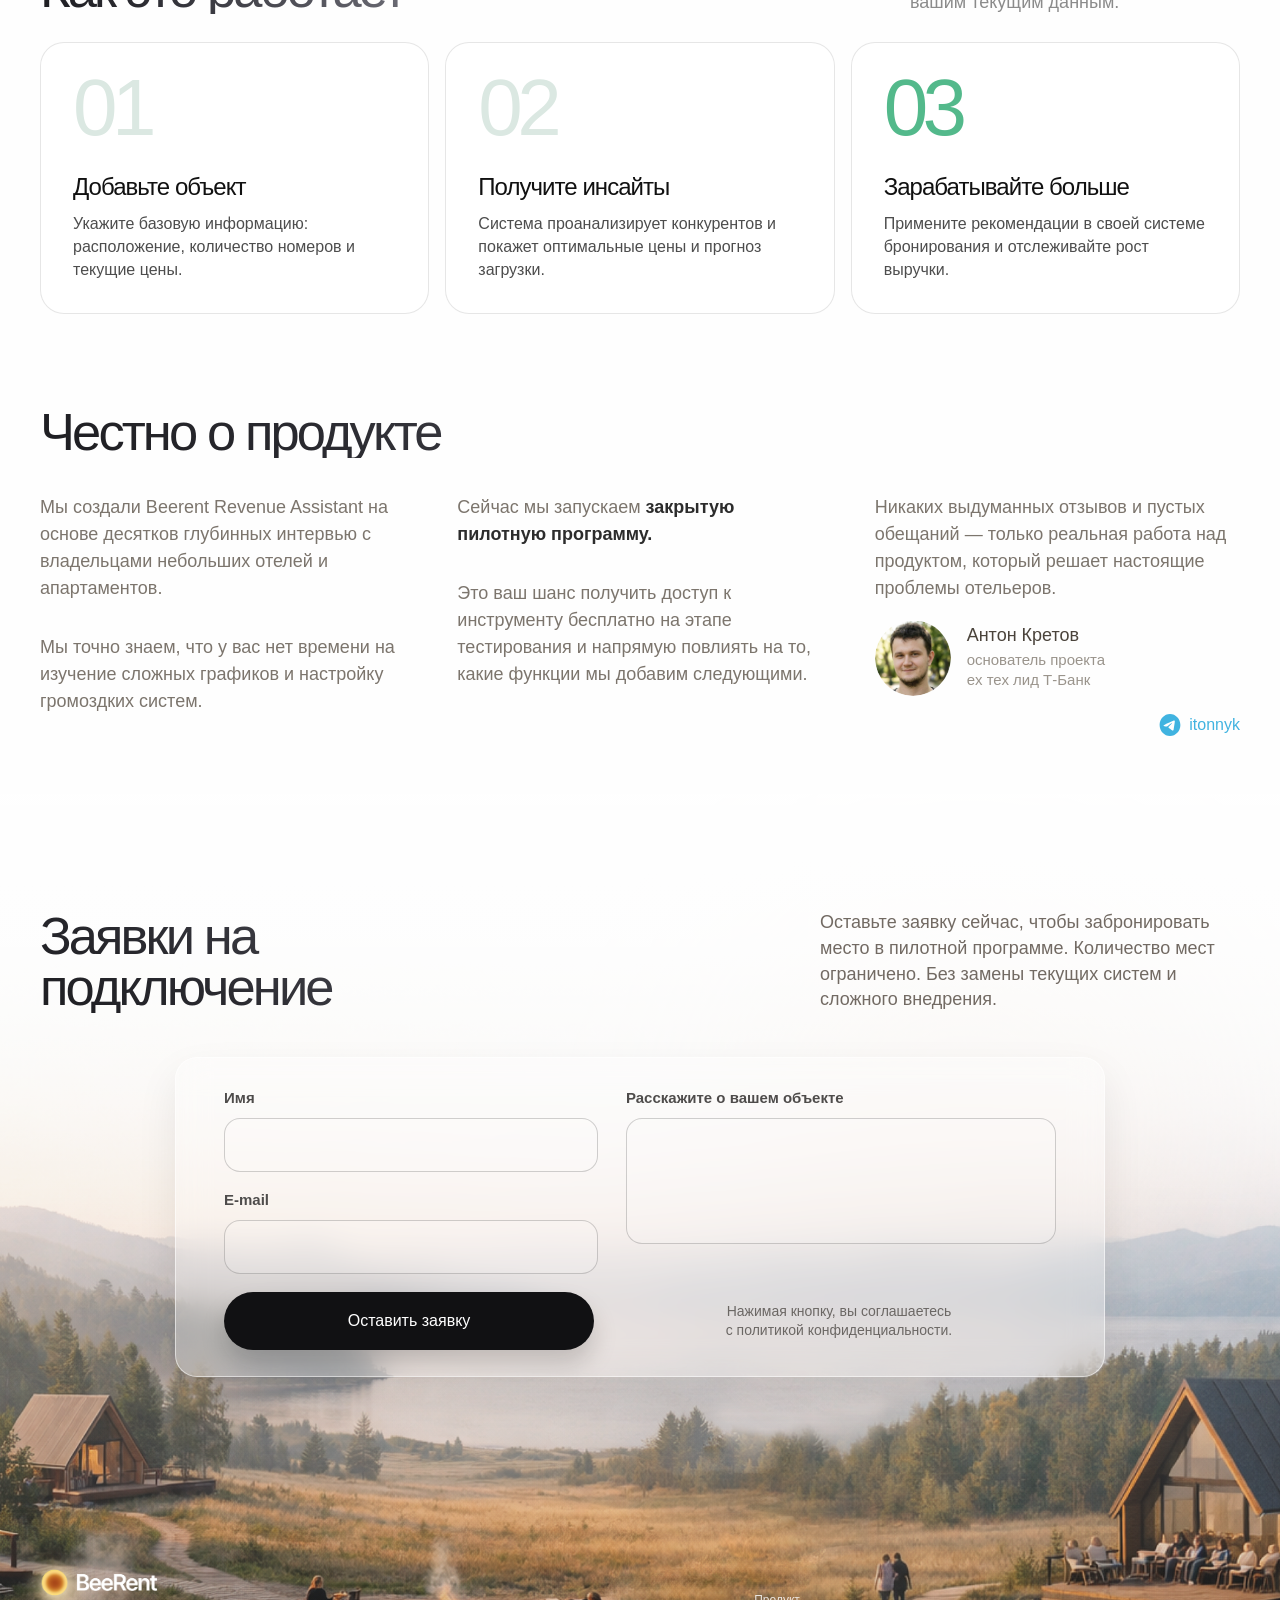
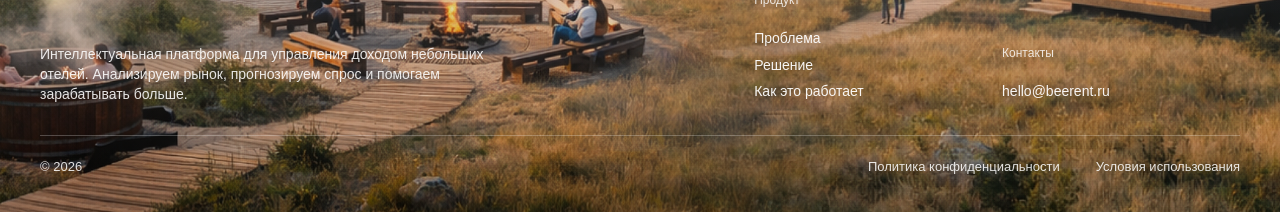
==== commit 878bd295: "Add Yandex.Metrika counter to pages 01-04.html" ====
--- a/tests/01.html
+++ b/tests/01.html
@@ -8,6 +8,11 @@
     <link rel="icon" type="image/svg+xml" href="../assets/favicon2.svg">
     <link rel="icon" type="image/png" href="../assets/favicon2@2x.png">
     <link rel="stylesheet" href="custom.css">
+
+    <!-- Yandex.Metrika counter -->
+    <script type="text/javascript">(function(m,e,t,r,i,k,a){m[i]=m[i]||function(){(m[i].a=m[i].a||[]).push(arguments)};m[i].l=1*new Date();for (var j = 0; j < document.scripts.length; j++) {if (document.scripts[j].src === r) { return; }}k=e.createElement(t),a=e.getElementsByTagName(t)[0],k.async=1,k.src=r,a.parentNode.insertBefore(k,a)})(window, document,'script','https://mc.yandex.ru/metrika/tag.js?id=108669612', 'ym');ym(108669612, 'init', {ssr:true, webvisor:true, clickmap:true, ecommerce:"dataLayer", referrer: document.referrer, url: location.href, accurateTrackBounce:true, trackLinks:true});</script>
+    <noscript><div><img src="https://mc.yandex.ru/watch/108669612" style="position:absolute; left:-9999px;" alt="" /></div></noscript>
+    <!-- /Yandex.Metrika counter -->
 
     <!-- Social Media Previews (Telegram, etc.) -->
     <meta property="og:title" content="BeeRent Revenue Assistant — Увеличьте прибыль вашего отеля">
--- a/tests/custom.css
+++ b/tests/custom.css
@@ -161,12 +161,14 @@
 }
 
 .hero-title {
+    align-self: stretch;
     max-width: 980px;
     font-size: clamp(62px, 5.8vw, 86px);
     font-weight: 400;
-    line-height: 1.02;
+    line-height: 1.06;
     letter-spacing: -0.065em;
     color: #0f0f10;
+    padding-bottom: 2px;
 }
 
 .hero-meta {
@@ -792,6 +794,7 @@
     .header-buttons {
         display: flex;
         flex: 0 0 auto;
+        transform: translateY(-7px);
     }
 
     .landing-page {
